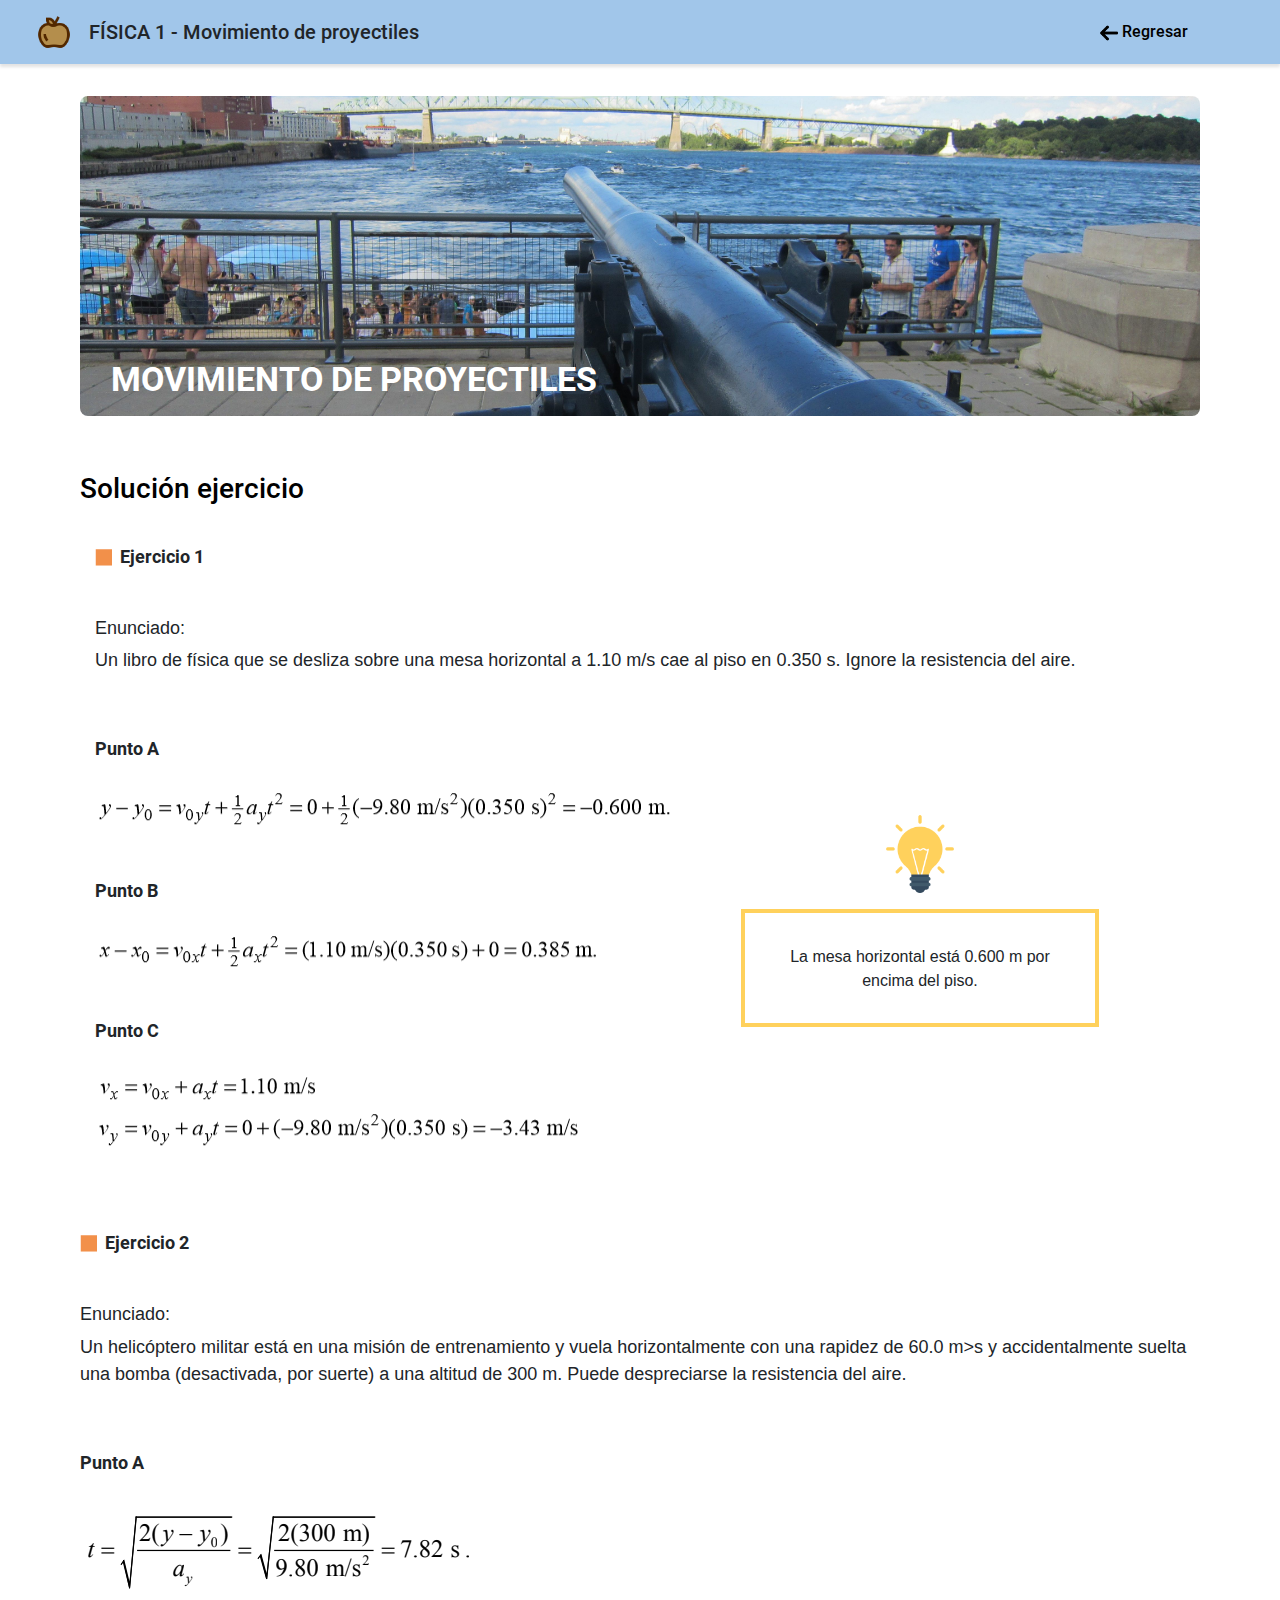
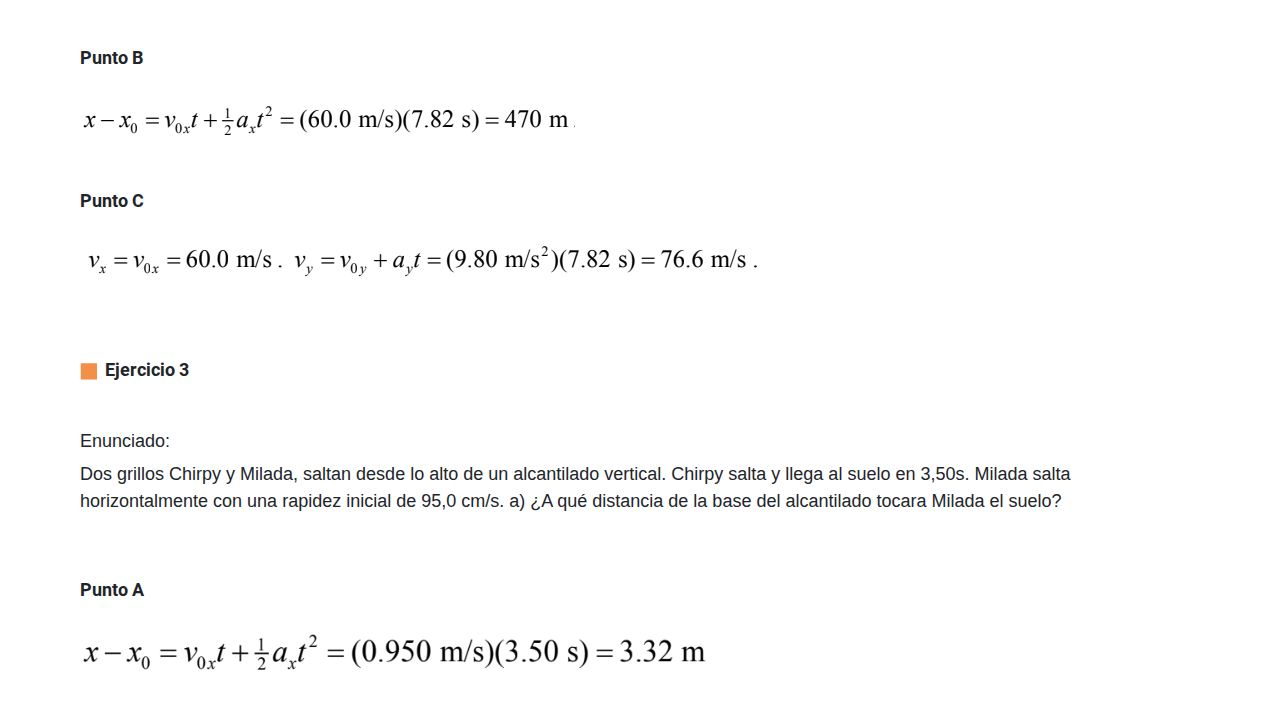
==== index2.html @ eff78ac2 "Otra interfaz" ====
<!DOCTYPE html>
<html lang="en">

<head>
    <meta charset="UTF-8">
    <meta name="viewport" content="width=device-width, initial-scale=1.0">
    <link rel="stylesheet" href="https://stackpath.bootstrapcdn.com/bootstrap/4.4.1/css/bootstrap.min.css"
        integrity="sha384-Vkoo8x4CGsO3+Hhxv8T/Q5PaXtkKtu6ug5TOeNV6gBiFeWPGFN9MuhOf23Q9Ifjh" crossorigin="anonymous">
    <link rel='stylesheet' type='text/css' media='screen' href='Resources/CSS/main.css'>
    <title>Página 6</title>
</head>

<body>

    <div class="container-fluid o-BoxMenu">

        <div class="row o-containerFirst">

            <div class="col-6 o-color1">

                <div class="row align-items-center">

                    <div class="col-1 o-containerLogoApple">

                        <img class="o-img-logoFisica1" src="Resources/Imágenes/Manzana.png"
                            alt="Logo que representa la manzana de física 1">

                    </div>

                    <div class="col-7 o-containerTitleFisica">

                        <h5>FÍSICA 1 - Movimiento de proyectiles</h5>

                    </div>

                </div>

            </div>

            <div class="col-2 o-color2">

                <button class="o-button-back" type="button">
                    <img class="o-back-arrow" src="Resources/Imágenes/1x/back (1).png" alt="Flecha de regresar">
                    Regresar
                </button>

            </div>

        </div>

    </div>

    <div class="container o-Box-ExplicationTopic">

        <div class="row o-containerImgTopic align-items-end">

            <div class="col-7 o-BoxTitleTopic">

                <h2>MOVIMIENTO DE PROYECTILES</h2>

            </div>

        </div>

        <div class="row o-BoxTitleExercise">
            <h3>Solución ejercicio</h3>
        </div>

        <div class="o-solution">
            <div class="o-e">
                <img src="Resources/Imágenes/1x/Recurso 4.png" class="o-rectangle">
                <h3 class="o-titles-solution">Ejercicio 1</h3>
            </div>

            <div class="o-exercise-sol">
                <h3 class="o-e-title"> Enunciado:</h3>
                <p class="o-paragraph">Un libro de física que se desliza sobre una mesa horizontal
                    a 1.10 m/s cae al piso en 0.350 s. Ignore la resistencia del aire.</p>
            </div>

            <div class="row">
                <div class="col-6">
                    <div class="">
                        <h3 class="o-e-text"> Punto A</h3>
                        <img src="Resources/Imágenes/Ecuaciones/ejercicio1-a.PNG" alt="ecuación">
                        <h3 class="o-e-text"> Punto B</h3>
                        <img src="Resources/Imágenes/Ecuaciones/ejercicio1-b.PNG" alt="ecuación">
                        <h3 class="o-e-text"> Punto C</h3>
                        <img src="Resources/Imágenes/Ecuaciones/ejercicio1-c.PNG" alt="ecuación ">
                        <img src="Resources/Imágenes/Ecuaciones/ejercicio1-c2.PNG" alt="ecuación ">
                    </div>
                </div>

                <div class="col-6 o-tips">
                    <img class="o-icon-idea" src="Resources/Imágenes/1x/idea.png" alt="icono de un bombillo prendido">
                    <div class="o-rect">
                        La mesa horizontal está 0.600 m por encima del piso.
                    </div>
                </div>

                    <div class="o-solution2">
                        <div class="o-e">
                            <img src="Resources/Imágenes/1x/Recurso 4.png" class="o-rectangle">
                            <h3 class="o-titles-solution">Ejercicio 2</h3>
                        </div>

                        <div class="o-exercise-sol">
                            <h3 class="o-e-title"> Enunciado:</h3>
                            <p class="o-paragraph">Un helicóptero militar está en una misión de entrenamiento y 
                            vuela horizontalmente con una rapidez de 60.0 m>s y accidentalmente suelta una bomba 
                            (desactivada, por suerte) a una altitud de 300 m. Puede despreciarse la resistencia del aire.</p>
                        </div>

                        <div class="row">
                            <div class="col-6">
                                <div class="">
                                    <h3 class="o-e-text"> Punto A</h3>
                                    <img src="Resources/Imágenes/Ecuaciones/ejercicio2-a.PNG" alt="ecuación ">
                                    <h3 class="o-e-text"> Punto B</h3>
                                    <img src="Resources/Imágenes/Ecuaciones/ejercicio2-b.PNG" alt="ecuación">
                                    <h3 class="o-e-text"> Punto C</h3>
                                    <img src="Resources/Imágenes/Ecuaciones/ejercicio2-c.PNG" alt="ecuación">
                                </div>
                            </div>
                        </div>

                    </div>

                    <div class="o-solution3">
                        <div class="o-e">
                            <img src="Resources/Imágenes/1x/Recurso 4.png" class="o-rectangle">
                            <h3 class="o-titles-solution">Ejercicio 3</h3>
                        </div>

                        <div class="o-exercise-sol">
                            <h3 class="o-e-title"> Enunciado:</h3>
                            <p class="o-paragraph">Dos grillos Chirpy y Milada, saltan desde lo alto de un alcantilado vertical. 
                                Chirpy salta y llega al suelo en 3,50s. Milada salta horizontalmente con una rapidez 
                                inicial de 95,0 cm/s. a) ¿A qué distancia de la base del alcantilado tocara Milada el suelo?</p>
                        </div>

                        <div class="row">
                            <div class="col-6">
                                <div>
                                    <h3 class="o-e-text"> Punto A</h3>
                                    <img src="Resources/Imágenes/Ecuaciones/ejercicio3-a.PNG" alt="ecuación ">
                                </div>
                            </div>
                        </div>

                    </div>
            </div>

            <script src="https://code.jquery.com/jquery-3.4.1.slim.min.js"
                integrity="sha384-J6qa4849blE2+poT4WnyKhv5vZF5SrPo0iEjwBvKU7imGFAV0wwj1yYfoRSJoZ+n"
                crossorigin="anonymous"></script>
            <script src="https://cdn.jsdelivr.net/npm/popper.js@1.16.0/dist/umd/popper.min.js"
                integrity="sha384-Q6E9RHvbIyZFJoft+2mJbHaEWldlvI9IOYy5n3zV9zzTtmI3UksdQRVvoxMfooAo"
                crossorigin="anonymous"></script>
            <script src="https://stackpath.bootstrapcdn.com/bootstrap/4.4.1/js/bootstrap.min.js"
                integrity="sha384-wfSDF2E50Y2D1uUdj0O3uMBJnjuUD4Ih7YwaYd1iqfktj0Uod8GCExl3Og8ifwB6"
                crossorigin="anonymous"></script>

</body>

</html>
---- Resources/CSS/main.css ----
@font-face{

    font-family: 'Primera fuente';
    src: url(../Fuente/Roboto-Medium.ttf);

}

@font-face{

    font-family: 'Segunda fuente';
    src: url(../Fuente/Roboto-Bold.ttf);

}

@font-face{

    font-family: 'Tercera fuente';
    src: url(../Fuente/Roboto-Light.ttf);

}

h5{

    font-family: 'Primera fuente';

}
 

h6{

    font-family: 'Primera fuente';

}

h2{

    font-family: 'Segunda fuente';
    color: white;
    font-size: 2.1rem;

}

.o-img-logoFisica1{

    width: 2.6rem;

}

.o-BoxMenu{

    background-color: #A1C6EA;
    height: 4rem;
    padding: 0.7em 3rem 0rem 1.5rem;
    box-shadow: 0px 3px 3px 0px #e3e3e3;
    margin: 0rem 0rem 2rem 0rem;

}

.o-containerFirst{

    display: flex;
    justify-content: space-between;

}


.o-color2{

    display: flex;
    justify-content: center;
    align-items: center

}

.o-containerTitleFisica{

    height: 1.5rem;
    padding: 0rem;

}

.o-containerLogoApple{

    padding: 0rem 0rem 0rem 1.5rem;
    margin-right: 1rem;
    min-width: 4rem;
    max-width: 4rem;

}

.o-img-back{

    width: 1rem;

}

.o-button-back{

    background-color: transparent;
    border: none;
    border-radius: 2rem;
    outline: none;
    font-family: 'Primera fuente';
    padding: 0.3rem 1.5rem 0.3rem 1.5rem;
    transition: 0.2s;
}

.o-button-back:hover{

    background-color: white;
    border: 0.2rem solid white;
    outline: none;
    padding: 0.3rem 1.5rem 0.3rem 1.5rem;
    border-radius: 2rem;

}

.o-containerImgTopic{

    background-image: url(../Imágenes/FondoCañon.jpg);
    background-size: cover;
    height: 20rem;
    background-position: 0rem -9rem;
    border-radius: 0.5rem;
    padding: 0rem 0rem 1rem 1rem;

}

.o-Box-ExplicationTopic{

    height: 100rem;
    width: 70rem;

}

.o-BoxTitleTopic{

    height: 2.5rem;

}

.o-BoxTitleExercise{
    font-family: "Primera fuente";
    font-style: normal;
    font-weight: bold;
    font-size: 2.1rem;
    line-height: 2.1rem;
    color: black;
    margin-top: 3.5rem;
    margin-bottom: 2rem;
    width: 70rem;
    padding: 0;
}

.o-exercise-container{
    background-color: #FE9345;
    height: 22.375rem;
    padding-top: 1rem;
}

.o-complex-style{
   font-size: 1.125em;
   font-family:"Tercera fuente";
   font-weight: lighter;
   color: white;
   width: 8rem;
   padding: 0;
   margin: 0rem;
   margin-left: 1rem;
}

.o-solution-button{
    background: #A1C6EA;
    box-shadow: 0rem 0.25rem 0.25rem rgba(0, 0, 0, 0.25);
    border-radius: 3.125rem;
    border: none;
}

.o-style{
    display: flex;
    justify-content: flex-end;
}

.o-box-e{
    height: 18rem;
    margin-left: 0rem;
    width: 68.15rem;
    justify-content: space-between;

}

.o-images-r{
    width:2rem;
    height: 2rem;
    padding: 0rem;
}

.o-box-infoE{
    margin-left: 0rem;
}

.o-info-e{
    width: 14.875rem;
    height: 16.125rem;
    background: #FFFFFF;
    box-shadow: 0.25rem 0.25rem 0.25rem rgba(0, 0, 0, 0.25);
    border-radius: 35px;
    margin-top: 1rem;
}

.o-center{
    padding: 0;
    margin: 0;
    display: flex;
    align-items: center;
}

.o-images-e{
    width:3.938rem;
    height: 3.938rem;
    margin-left: 5.468rem;
    margin-top: 1rem;
}

.o-titles-e{
    font-family: "Primera fuente";
    margin-top: 1rem;
    font-style: normal;
    font-weight: normal;
    font-size: 1.125rem;
    text-align: center;
    background: none;
    border: none;
    margin-left: 4.5rem;
    text-decoration-line: underline;

color: #000000;
}

.o-description-e{
    text-align: center;
    margin: 1rem;
}



.o-exercise-container2{
    background-color: #FF6E40;
    height: 22.375rem;
    padding-top: 1rem;
    margin-top: 4rem;
    margin-bottom: 4rem;
}

.o-exercise-container3{
    background-color: #FF4B33;
    height: 22.375rem;
    padding-top: 1rem;
    margin-bottom: 2rem;
    
}

.o-arrows{
    border: none;
    background: none;
}

.o-back-arrow{
    width:1.125rem;
    height: 1.125rem;
}

.o-titles-solution{
    font-size: 1.125rem;
    padding-left: 0.5rem;
    height: 1rem;
    font-family: 'Segunda fuente';
}

.o-rectangle{
    width: 1.063rem;
    height: 1.063rem;
    margin-top: 0.2rem;    
}
.o-e-text{
    font-size: 1.125rem;
    margin-top: 3rem;
    margin-bottom: 2rem;
    font-family: 'Segunda Fuente';
}

.o-paragraph{
    font-size: 1.125rem;
}

.o-exercise-so{
    display: none;
}

.o-e{
    display: flex;
}

.o-e-title{
    font-size: 1.125rem;
    margin-top: 3rem;
}

.o-tips{
    display: flex;
    justify-content: center;
    flex-direction: column;
    align-items: center;
}
.o-icon-idea{
    width: 4.875rem;
    height: 4.875rem;
    margin-bottom: 1rem;
}

.o-rect{
    width: 22.375rem;
    height: 7.375rem;
    border: 0.25rem solid #FFD15C;
    box-sizing: border-box;
    text-align: center;
    padding:2rem;
}

.o-solution2{
    margin-top: 5rem;
}

.o-solution3{
    margin-top: 5rem;
    margin-bottom: 3rem;
}
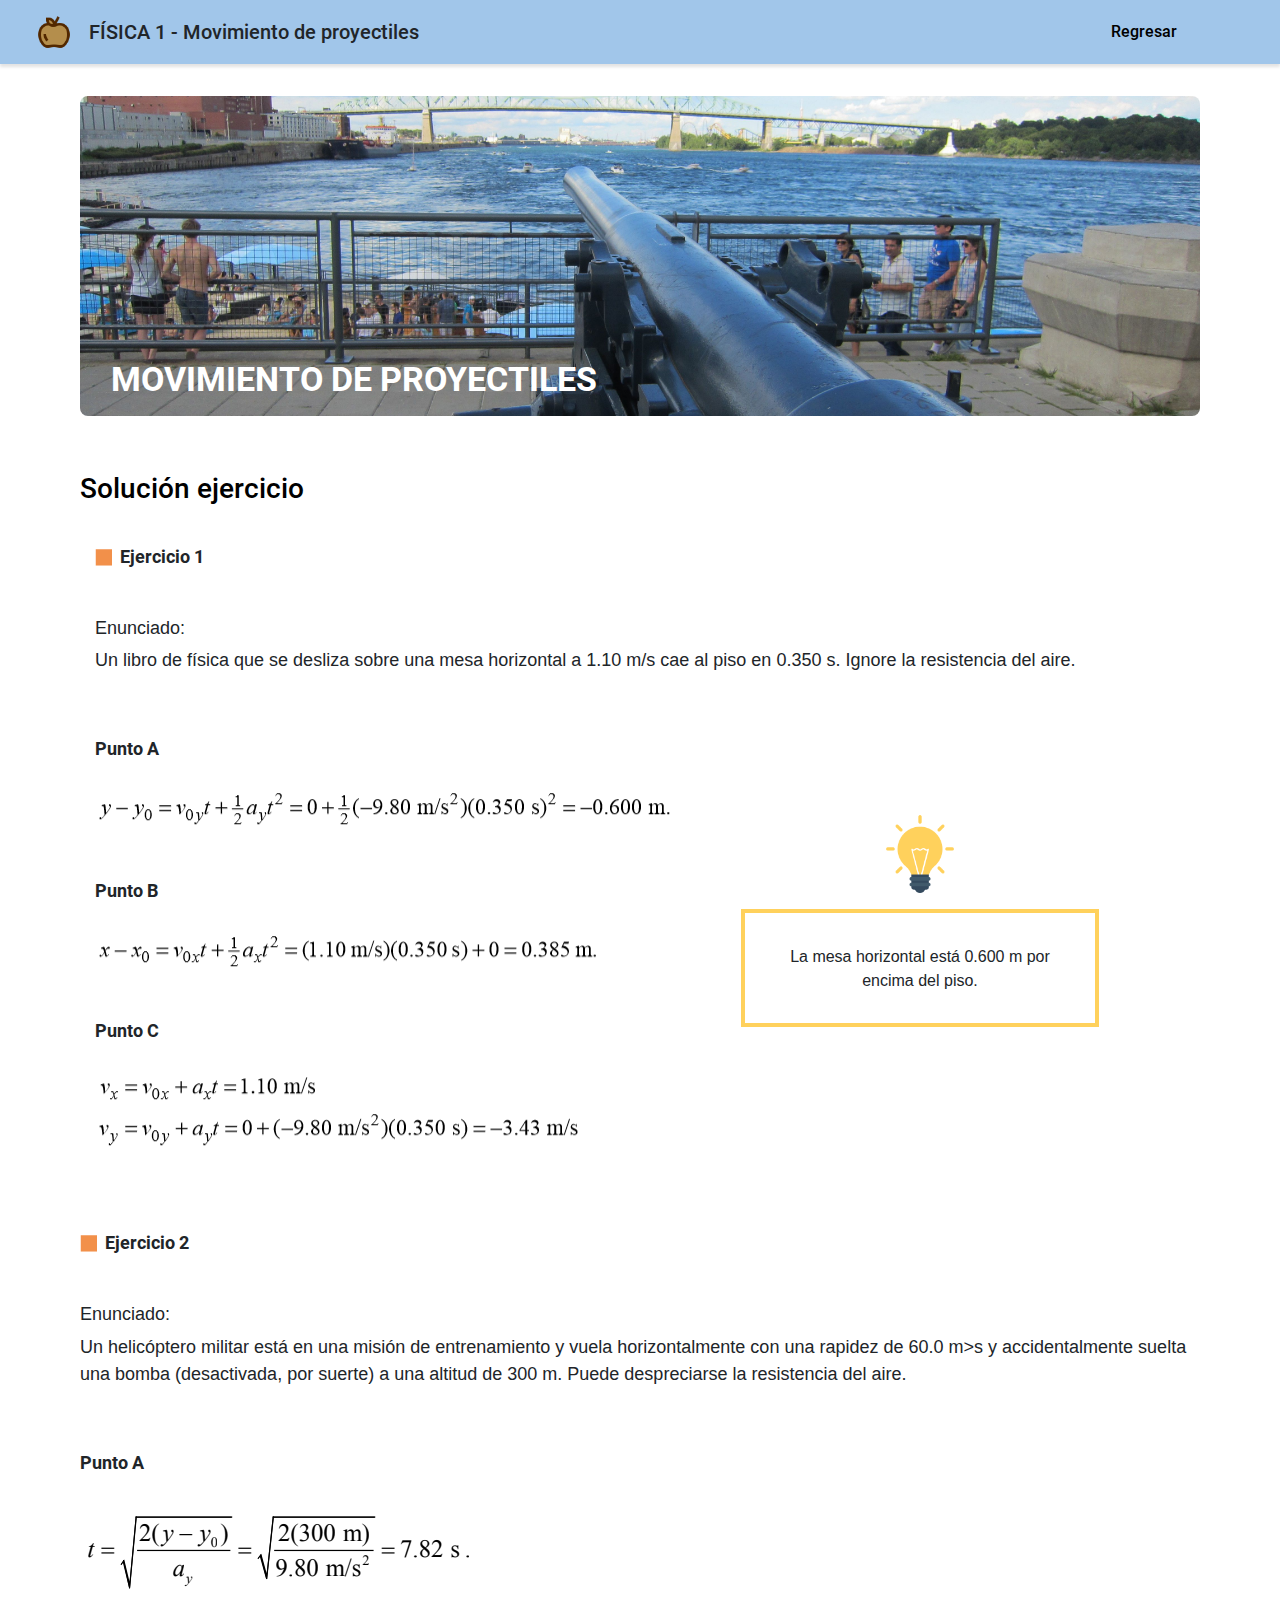
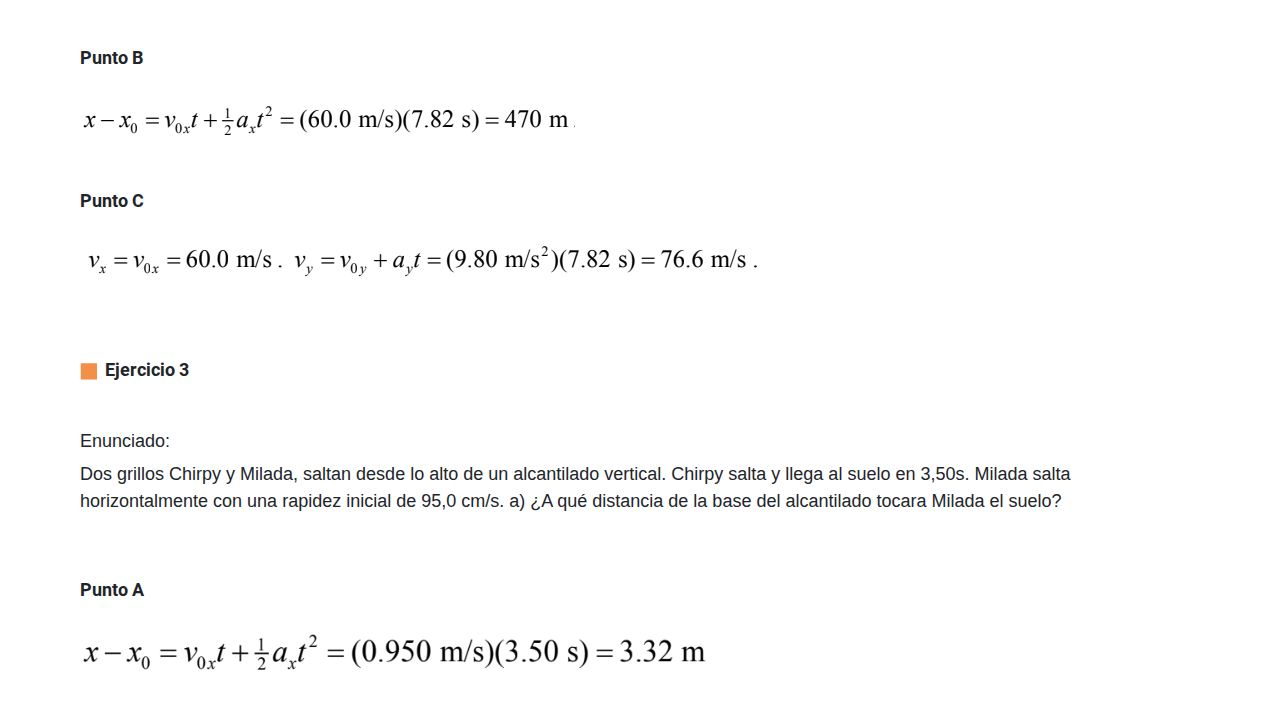
==== commit c1ce7251: "Arreglo final" ====
--- a/index2.html
+++ b/index2.html
@@ -40,7 +40,6 @@
             <div class="col-2 o-color2">
 
                 <button class="o-button-back" type="button">
-                    <img class="o-back-arrow" src="Resources/Imágenes/1x/back (1).png" alt="Flecha de regresar">
                     Regresar
                 </button>
 
--- a/Resources/CSS/main.css
+++ b/Resources/CSS/main.css
@@ -163,22 +163,29 @@
    font-family:"Tercera fuente";
    font-weight: lighter;
    color: white;
-   width: 8rem;
+   width: 6rem;
    padding: 0;
-   margin: 0rem;
-   margin-left: 1rem;
+   margin-top: 0.2rem;
+
 }
 
 .o-solution-button{
+    width: 8.125rem;
+    height: 2.438rem;
     background: #A1C6EA;
     box-shadow: 0rem 0.25rem 0.25rem rgba(0, 0, 0, 0.25);
     border-radius: 3.125rem;
     border: none;
 }
 
+.o-solution-button:hover{
+    background-color: #95B9DD;
+}
+
 .o-style{
     display: flex;
     justify-content: flex-end;
+    margin-left: 5rem;
 }
 
 .o-box-e{
@@ -334,4 +341,9 @@
 .o-solution3{
     margin-top: 5rem;
     margin-bottom: 3rem;
+}
+
+.o-info-e:hover{
+    margin-top:0;
+    transform: scale(0.2rem);
 }